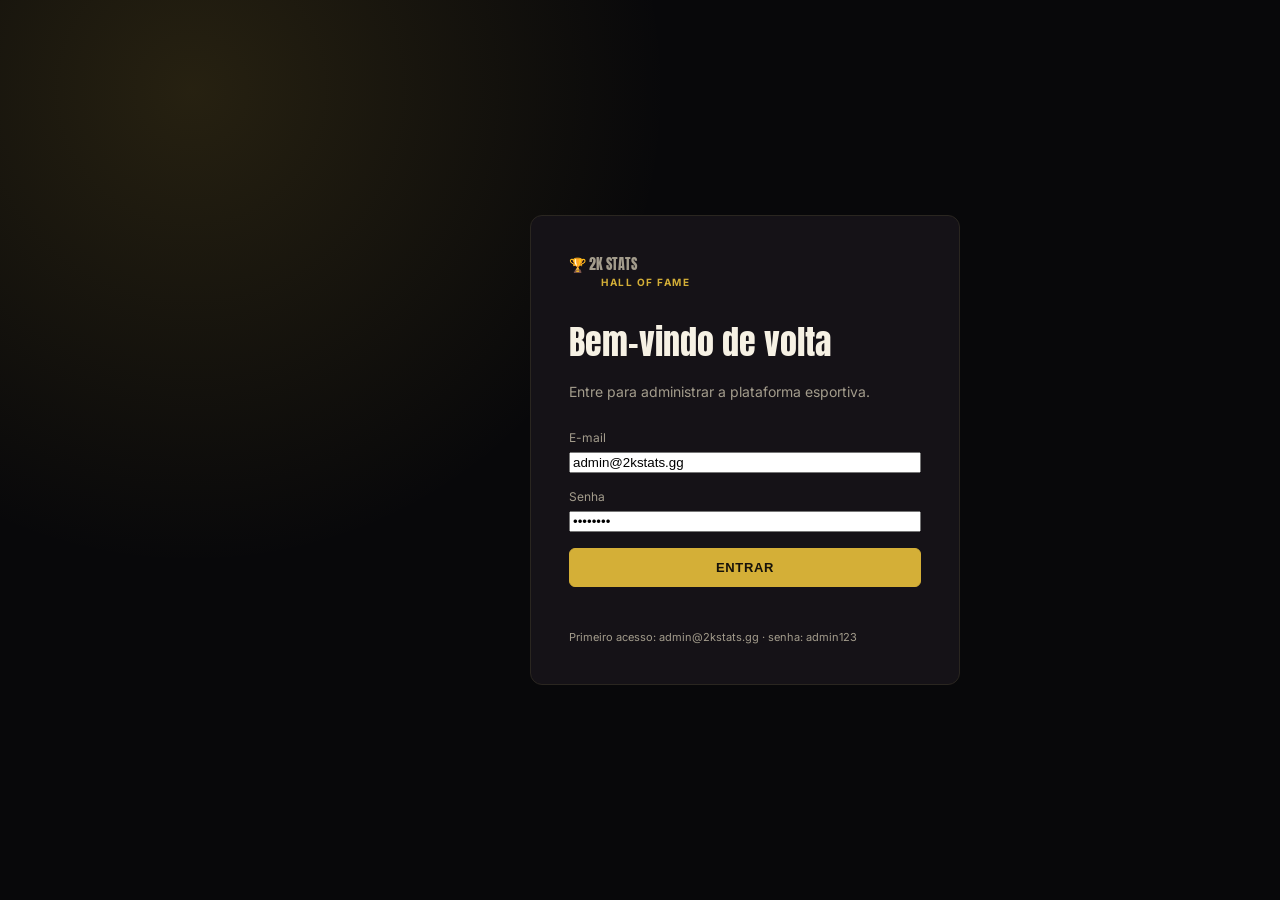
==== login.html @ 3dfecc0a "finalizado site" ====
<!doctype html>
<html lang="pt-BR">

<head>
    <meta charset="UTF-8">
    <meta name="viewport" content="width=device-width,initial-scale=1.0">
    <title>Entrar — 2K Stats</title>
    <link rel="preconnect" href="https://fonts.googleapis.com">
    <link rel="preconnect" href="https://fonts.gstatic.com" crossorigin>
    <link href="https://fonts.googleapis.com/css2?family=Anton&family=Inter:wght@400;500;600;700&display=swap"
        rel="stylesheet">
    <link rel="stylesheet" href="style.css">
</head>

<body class="login-page">
    <main class="login-card">
        <p class="login-brand">🏆 2K STATS <small>HALL OF FAME</small></p>
        <h1>Bem-vindo de volta</h1>
        <p>Entre para administrar a plataforma esportiva.</p>
        <form id="login-form"><label>E-mail<input type="email" name="email" required autocomplete="email"
                    value="admin@2kstats.gg"></label><label>Senha<input type="password" name="password" required
                    autocomplete="current-password" value="admin123"></label><button class="btn gold">Entrar</button>
            <p id="login-error" role="alert"></p>
        </form><small>Primeiro acesso: admin@2kstats.gg · senha: admin123</small>
    </main>
    <script>document.getElementById('login-form').onsubmit = async e => { e.preventDefault(); const d = Object.fromEntries(new FormData(e.target)), r = await fetch('api.php?action=login', { method: 'POST', headers: { 'Content-Type': 'application/json' }, body: JSON.stringify(d) }), j = await r.json(); if (!r.ok) { document.getElementById('login-error').textContent = j.error || 'Não foi possível entrar.'; return } location.href = 'index.html' }</script>
</body>

</html>
---- style.css ----
:root {
  --ink: #08080a;
  --ink-soft: #121014;
  --surface: #151217;
  --surface-2: #1c160e;
  --line: #2a2620;
  --gold: #d4af37;
  --gold-light: #f0d878;
  --gold-deep: #9c7a1f;
  --cream: #f6f1e4;
  --muted: #a39c8c;
  --font-display: "Anton", "Arial Narrow", sans-serif;
  --font-body: "Inter", system-ui, sans-serif;
  --font-mono: "JetBrains Mono", ui-monospace, monospace;
}

:root[data-theme="light"] {
  --ink: #f5f2e9;
  --ink-soft: #ffffff;
  --surface: #eee9dd;
  --surface-2: #e6dcc6;
  --line: #cfc5b2;
  --cream: #1f1b15;
  --muted: #625b50;
}

* {
  box-sizing: border-box;
}

html {
  scroll-behavior: smooth;
}

body {
  margin: 0;
  background-color: var(--ink);
  color: var(--cream);
  font-family: var(--font-body);
  -webkit-font-smoothing: antialiased;
}

.wrap {
  max-width: 1200px;
  margin: 0 auto;
  padding: 0 24px;
}

.font-display {
  font-family: var(--font-display);
  letter-spacing: 0.01em;
  margin: 0;
}

.font-mono {
  font-family: var(--font-mono);
}

.eyebrow {
  font-family: var(--font-mono);
  font-size: 12px;
  text-transform: uppercase;
  letter-spacing: 0.3em;
  color: var(--gold);
  margin: 0 0 8px;
}

.text-gold-foil {
  background: linear-gradient(115deg, #9c7a1f 0%, #f0d878 28%, #fff6d6 45%, #d4af37 62%, #b8933f 100%);
  -webkit-background-clip: text;
  background-clip: text;
  color: transparent;
}

.card-edge {
  border: 1px solid var(--line);
  background: linear-gradient(180deg, var(--surface) 0%, var(--ink-soft) 100%);
  border-radius: 14px;
}

.grain-bg {
  background-image:
    radial-gradient(circle at 15% 10%, rgba(212, 175, 55, 0.12), transparent 45%),
    radial-gradient(circle at 85% 0%, rgba(212, 175, 55, 0.08), transparent 40%);
}

a {
  color: inherit;
}

.skip-link {
  position: fixed;
  top: -100px;
  left: 8px;
  z-index: 100;
  background: var(--gold);
  color: var(--ink);
  padding: 10px 16px;
  border-radius: 8px;
  font-weight: 700;
  text-decoration: none;
  transition: top 0.2s ease;
}
.skip-link:focus {
  top: 8px;
}

/* Navegação lateral: complementar à navegação superior */
.app-sidebar { display: none; }
@media (min-width: 1080px) {
  .app-sidebar {
    background: #100f0d;
    border-right: 1px solid #2a2620;
    bottom: 0;
    display: flex;
    flex-direction: column;
    left: 0;
    position: fixed;
    top: 0;
    width: 210px;
    z-index: 60;
  }
  .sidebar-brand {
    border-bottom: 1px solid #2a2620;
    color: #f0d878;
    display: grid;
    font-family: var(--font-display);
    font-size: 18px;
    gap: 0;
    grid-template-columns: 24px 1fr;
    padding: 20px 18px;
    text-decoration: none;
  }
  .sidebar-brand span { grid-row: span 2; }
  .sidebar-brand small { color: #d4af37; font: 700 9px var(--font-body); letter-spacing: .13em; }
  .sidebar-nav { display: grid; gap: 4px; padding: 16px 10px; }
  .sidebar-nav a {
    align-items: center;
    border-left: 2px solid transparent;
    border-radius: 5px;
    color: #928a78;
    display: flex;
    font-size: 14px;
    gap: 12px;
    padding: 11px 13px;
    text-decoration: none;
    transition: .18s ease;
  }
  .sidebar-nav a span { color: #776f61; font-size: 17px; width: 15px; }
  .sidebar-nav a:hover, .sidebar-nav a:focus-visible, .sidebar-nav a.active {
    background: #241e12;
    border-left-color: #d4af37;
    color: #f0d878;
    outline: none;
  }
  .sidebar-user { border-top: 1px solid #2a2620; color: #e9e1d1; display: grid; font-size: 12px; gap: 3px; margin-top: auto; padding: 18px; }
  .sidebar-user span { color: #928a78; font-size: 11px; }
  .site-header, main, .site-footer { margin-left: 210px; }
  .site-header { z-index: 50; }
}

/* Header */
.site-header {
  position: sticky;
  top: 0;
  z-index: 40;
  border-bottom: 1px solid var(--line);
  background: rgba(8, 8, 10, 0.85);
  backdrop-filter: blur(10px);
}

.header-inner {
  display: flex;
  align-items: center;
  gap: 20px;
  padding: 16px 24px;
}

.logo {
  display: flex;
  align-items: center;
  gap: 8px;
  text-decoration: none;
  font-family: var(--font-display);
  font-size: 22px;
  color: var(--cream);
  white-space: nowrap;
}
.logo-accent {
  color: var(--gold-light);
}

.nav {
  display: none;
  margin-left: auto;
  gap: 28px;
}
.nav a {
  text-decoration: none;
  font-size: 13px;
  font-weight: 600;
  text-transform: uppercase;
  letter-spacing: 0.05em;
  color: var(--muted);
  transition: color 0.2s ease;
}
.nav a:hover {
  color: var(--gold-light);
}

@media (min-width: 780px) {
  .nav {
    display: flex;
  }
}

.search-box {
  position: relative;
  width: 100%;
  max-width: 260px;
}
.search-box svg {
  position: absolute;
  left: 12px;
  top: 50%;
  transform: translateY(-50%);
  width: 16px;
  height: 16px;
  color: var(--muted);
  pointer-events: none;
}
.search-box input {
  width: 100%;
  border-radius: 999px;
  border: 1px solid var(--line);
  background: var(--surface);
  color: var(--cream);
  padding: 9px 12px 9px 34px;
  font-size: 14px;
  font-family: var(--font-body);
}
.search-box input::placeholder {
  color: var(--muted);
}
.search-box input:focus {
  outline: 2px solid var(--gold);
  outline-offset: 2px;
  border-color: var(--gold);
}
.theme-toggle {
  flex: 0 0 auto;
  border: 1px solid var(--line);
  border-radius: 999px;
  background: var(--surface);
  color: var(--cream);
  padding: 8px 12px;
  font: 700 11px var(--font-body);
  text-transform: uppercase;
  cursor: pointer;
}
.theme-toggle:hover { border-color: var(--gold); color: var(--gold-light); }

/* Hero */
.hero {
  border-bottom: 1px solid var(--line);
  padding: 64px 0 72px;
}
.hero-inner {
  display: flex;
  flex-direction: column;
  gap: 48px;
}
@media (min-width: 860px) {
  .hero-inner {
    flex-direction: row;
    align-items: center;
    padding-top: 32px;
  }
}
.hero-copy {
  flex: 1;
}
.hero-copy h1 {
  font-size: 46px;
  line-height: 0.95;
  color: var(--cream);
}
@media (min-width: 780px) {
  .hero-copy h1 {
    font-size: 68px;
  }
}
.hero-desc {
  max-width: 480px;
  margin-top: 24px;
  line-height: 1.6;
  color: var(--muted);
}
.hero-actions {
  display: flex;
  flex-wrap: wrap;
  gap: 16px;
  margin-top: 32px;
}

.btn {
  border-radius: 999px;
  padding: 12px 24px;
  font-size: 13px;
  font-weight: 700;
  text-transform: uppercase;
  letter-spacing: 0.05em;
  text-decoration: none;
  transition: transform 0.15s ease, color 0.2s ease, border-color 0.2s ease;
  display: inline-block;
}
.btn-gold {
  background: var(--gold);
  color: var(--ink);
}
.btn-gold:hover {
  transform: scale(1.03);
}
.btn-outline {
  border: 1px solid var(--line);
  color: var(--cream);
}
.btn-outline:hover {
  border-color: var(--gold);
  color: var(--gold-light);
}

.hero-card {
  flex: 1;
  max-width: 340px;
  margin: 0 auto;
  padding: 32px;
  text-align: center;
  box-shadow: 0 0 60px -15px rgba(212, 175, 55, 0.35);
}
@media (min-width: 860px) {
  .hero-card {
    margin: 0 0 0 auto;
  }
}
.hero-card .hc-label {
  font-family: var(--font-mono);
  font-size: 12px;
  text-transform: uppercase;
  letter-spacing: 0.25em;
  color: var(--muted);
  margin: 0;
}
.hero-card .hc-ovr {
  font-family: var(--font-display);
  font-size: 84px;
  line-height: 1;
  margin: 8px 0 0;
}
.hero-card .hc-name {
  font-family: var(--font-display);
  font-size: 26px;
  margin: 16px 0 0;
  color: var(--cream);
}
.hero-card .hc-team {
  margin: 4px 0 0;
  font-size: 14px;
  color: var(--muted);
}
.hc-stats {
  display: flex;
  justify-content: space-between;
  border-top: 1px solid var(--line);
  margin-top: 24px;
  padding-top: 16px;
  text-align: left;
}
.hc-stats > div:last-child {
  text-align: right;
}
.hc-stats .hc-num {
  font-family: var(--font-mono);
  font-weight: 700;
  font-size: 18px;
  color: var(--gold-light);
  margin: 0;
}
.hc-stats .hc-sub {
  margin: 2px 0 0;
  font-size: 11px;
  color: var(--muted);
}

/* Marquee */
.marquee {
  overflow: hidden;
  border-top: 1px solid var(--line);
  border-bottom: 1px solid var(--line);
  background: rgba(28, 22, 14, 0.6);
  padding: 12px 0;
}
.marquee-track {
  display: flex;
  align-items: center;
  gap: 40px;
  width: max-content;
  animation: marquee-scroll 42s linear infinite;
}
.marquee-item {
  display: flex;
  align-items: center;
  gap: 8px;
  white-space: nowrap;
  flex-shrink: 0;
}
.marquee-item .m-ovr {
  font-family: var(--font-mono);
  font-size: 14px;
  font-weight: 700;
  color: var(--gold-light);
}
.marquee-item .m-name {
  font-size: 14px;
  font-weight: 600;
}
.marquee-item .m-team {
  font-size: 12px;
  color: var(--muted);
}
.marquee-item .m-sep {
  margin-left: 32px;
  color: var(--line);
}

@keyframes marquee-scroll {
  from {
    transform: translateX(0);
  }
  to {
    transform: translateX(-50%);
  }
}

@media (prefers-reduced-motion: reduce) {
  .marquee-track {
    animation: none;
  }
  html {
    scroll-behavior: auto;
  }
}

/* Sections */
.section {
  padding: 64px 0;
}
.section-title {
  font-size: 36px;
  color: var(--cream);
  margin-top: 8px;
}

/* KPI */
.kpi-grid {
  display: grid;
  grid-template-columns: repeat(2, 1fr);
  gap: 16px;
  margin: 40px 0;
}
@media (min-width: 780px) {
  .kpi-grid {
    grid-template-columns: repeat(4, 1fr);
  }
}
.kpi-card {
  padding: 20px;
}
.kpi-card .kpi-value {
  font-family: var(--font-display);
  font-size: 26px;
  color: var(--gold-light);
  white-space: nowrap;
  overflow: hidden;
  text-overflow: ellipsis;
}
.kpi-card .kpi-label {
  margin-top: 4px;
  font-size: 12px;
  text-transform: uppercase;
  letter-spacing: 0.05em;
  color: var(--muted);
}

/* Charts */
.charts-grid {
  display: grid;
  gap: 24px;
}
.insights-grid { display: grid; grid-template-columns: repeat(2, 1fr); gap: 16px; margin-top: 24px; }
@media (min-width: 940px) { .insights-grid { grid-template-columns: repeat(4, 1fr); } }
.insight-card { padding: 20px; }
.insight-label { color: var(--muted); font-size: 11px; font-weight: 700; letter-spacing: .06em; margin: 0; text-transform: uppercase; }
.insight-player { color: var(--cream); font-weight: 700; margin: 12px 0 3px; }
.insight-value { color: var(--gold-light); font: 700 18px var(--font-mono); margin: 0; }
.insight-note { color: var(--muted); font-size: 12px; line-height: 1.5; margin: 12px 0 0; }
@media (min-width: 940px) {
  .charts-grid {
    grid-template-columns: 1fr 1fr;
  }
}
.chart-card {
  padding: 24px;
}
.chart-card h3 {
  font-size: 20px;
  color: var(--cream);
  margin-bottom: 4px;
}
.chart-sub {
  margin: 0 0 24px;
  font-size: 14px;
  color: var(--muted);
}

.bar-chart--vertical {
  display: flex;
  align-items: flex-end;
  gap: 14px;
  height: 220px;
  padding-top: 24px;
  border-top: 1px solid var(--line);
}
.vbar {
  flex: 1;
  display: flex;
  flex-direction: column;
  align-items: center;
  justify-content: flex-end;
  height: 100%;
}
.vbar .vbar-fill {
  width: 60%;
  border-radius: 6px 6px 0 0;
  transition: filter 0.2s ease;
}
.vbar:hover .vbar-fill {
  filter: brightness(1.15);
}
.vbar .vbar-count {
  font-family: var(--font-mono);
  font-size: 13px;
  color: var(--cream);
  margin-bottom: 6px;
}
.vbar .vbar-label {
  margin-top: 8px;
  font-size: 11px;
  color: var(--muted);
  text-align: center;
}

.bar-chart--horizontal {
  display: flex;
  flex-direction: column;
  gap: 12px;
}
.hbar-row {
  display: grid;
  grid-template-columns: 120px 1fr 56px;
  align-items: center;
  gap: 10px;
}
.hbar-team {
  font-size: 12px;
  color: var(--muted);
  overflow: hidden;
  text-overflow: ellipsis;
  white-space: nowrap;
}
.hbar-track {
  height: 12px;
  background: var(--surface);
  border-radius: 999px;
  overflow: hidden;
}
.hbar-fill {
  height: 100%;
  background: var(--gold);
  border-radius: 999px;
}
.hbar-value {
  font-family: var(--font-mono);
  font-size: 12px;
  font-weight: 700;
  color: var(--gold-light);
  text-align: right;
}

/* Elenco */
.elenco-header {
  display: flex;
  flex-direction: column;
  gap: 16px;
  margin-bottom: 32px;
}
@media (min-width: 780px) {
  .elenco-header {
    flex-direction: row;
    align-items: flex-end;
    justify-content: space-between;
  }
}
.position-filters {
  display: flex;
  flex-wrap: wrap;
  gap: 8px;
}
.data-tools { align-items: center; display: flex; flex-wrap: wrap; gap: 18px; justify-content: space-between; margin-bottom: 12px; padding: 16px; }
.season-control { align-items: center; display: flex; gap: 10px; font-size: 13px; font-weight: 700; }
.season-control select { background: var(--surface); border: 1px solid var(--line); border-radius: 6px; color: var(--cream); padding: 7px; font: inherit; }
.tool-actions { display: flex; flex-wrap: wrap; gap: 8px; }
.tool-actions .btn { cursor: pointer; padding: 9px 13px; background: transparent; font-family: var(--font-body); }
.import-btn { display: inline-flex; align-items: center; }
.helper-text, .section-intro { color: var(--muted); font-size: 13px; line-height: 1.5; margin: 0 0 24px; }
.filter-btn {
  border-radius: 999px;
  border: 1px solid var(--line);
  background: transparent;
  color: var(--muted);
  padding: 7px 16px;
  font-size: 12px;
  font-weight: 700;
  text-transform: uppercase;
  letter-spacing: 0.05em;
  cursor: pointer;
  transition: all 0.2s ease;
  font-family: var(--font-body);
}
.filter-btn:hover {
  border-color: var(--gold);
  color: var(--gold-light);
}
.filter-btn.active {
  border-color: var(--gold);
  background: var(--gold);
  color: var(--ink);
}

.table-wrap {
  overflow-x: auto;
}
table {
  width: 100%;
  min-width: 560px;
  border-collapse: collapse;
  text-align: left;
}
thead tr {
  border-bottom: 1px solid var(--line);
  background: rgba(28, 22, 14, 0.4);
}
th {
  padding: 12px 20px;
  font-size: 12px;
  font-weight: 700;
  text-transform: uppercase;
  letter-spacing: 0.05em;
  color: var(--muted);
  cursor: pointer;
  user-select: none;
  white-space: nowrap;
}
th:hover {
  color: var(--gold-light);
}
th.col-rank {
  width: 56px;
}
th.col-compare { cursor: default; width: 80px; }
th.col-compare:hover { color: var(--muted); }
.compare-cell { width: 80px; }
.compare-check { accent-color: var(--gold); cursor: pointer; height: 16px; width: 16px; }
th.col-ovr {
  width: 80px;
  text-align: right;
}
.sort-arrow {
  color: var(--gold-light);
  margin-left: 4px;
}

tbody tr {
  border-bottom: 1px solid rgba(42, 38, 32, 0.6);
  cursor: pointer;
  transition: background 0.15s ease;
}
tbody tr:last-child {
  border-bottom: none;
}
tbody tr:hover {
  background: rgba(28, 22, 14, 0.4);
}
td {
  padding: 12px 20px;
  font-size: 14px;
}
td.rank-cell {
  font-family: var(--font-mono);
  color: var(--muted);
}
td.name-cell {
  font-weight: 600;
  color: var(--cream);
}
td.team-cell,
td.pos-cell {
  color: var(--muted);
}
td.ovr-cell {
  text-align: right;
}
.ovr-badge {
  display: inline-flex;
  align-items: center;
  justify-content: center;
  border-radius: 6px;
  padding: 4px 8px;
  font-family: var(--font-mono);
  font-size: 14px;
  font-weight: 700;
}
.empty-row td {
  text-align: center;
  padding: 40px 20px;
  color: var(--muted);
}

/* Comparação, histórico e feedback */
.compare-section { border-top: 1px solid var(--line); }
.comparison-empty { color: var(--muted); padding: 32px; text-align: center; }
.comparison-grid { display: grid; gap: 18px; grid-template-columns: 1fr; }
@media (min-width: 680px) { .comparison-grid { grid-template-columns: 1fr 1fr; } }
.comparison-card { padding: 28px; }
.comparison-name { color: var(--cream); font: 32px var(--font-display); margin: 8px 0 0; }
.comparison-team { color: var(--muted); margin: 5px 0 24px; }
.comparison-ovr { color: var(--gold-light); font: 64px/1 var(--font-display); margin: 0; }
.comparison-ovr span { color: var(--muted); font: 13px var(--font-body); }
.comparison-track { background: var(--surface); border-radius: 99px; height: 10px; margin-top: 16px; overflow: hidden; }
.comparison-track span { display: block; height: 100%; }
.import-section { padding-top: 0; }
.import-history { padding: 4px 20px; }
.import-history p { color: var(--muted); }
.import-history ul { list-style: none; margin: 0; padding: 0; }
.import-history li { align-items: center; border-bottom: 1px solid var(--line); display: flex; gap: 12px; justify-content: space-between; padding: 14px 0; }
.import-history li:last-child { border: 0; }
.import-history span { color: var(--muted); font-size: 12px; }
.toast { background: var(--gold); border-radius: 8px; bottom: 22px; box-shadow: 0 8px 30px rgba(0,0,0,.3); color: #08080a; font-size: 14px; font-weight: 700; left: 50%; max-width: calc(100% - 32px); opacity: 0; padding: 12px 18px; pointer-events: none; position: fixed; transform: translate(-50%, 20px); transition: .2s ease; z-index: 100; }
.toast.show { opacity: 1; transform: translate(-50%, 0); }

@media (max-width: 640px) {
  .header-inner { flex-wrap: wrap; }
  .search-box { max-width: none; order: 3; }
  .theme-toggle { margin-left: auto; }
  .data-tools { align-items: stretch; }
  .tool-actions { width: 100%; }
  .tool-actions .btn { flex: 1; justify-content: center; text-align: center; }
  .insights-grid { grid-template-columns: 1fr; }
  .import-history li { align-items: flex-start; flex-direction: column; }
}

/* Footer */
.site-footer {
  border-top: 1px solid var(--line);
  padding: 48px 0;
}
.footer-inner {
  display: flex;
  flex-direction: column;
  gap: 16px;
  font-size: 14px;
  color: var(--muted);
}
@media (min-width: 780px) {
  .footer-inner {
    flex-direction: row;
    align-items: center;
    justify-content: space-between;
  }
}
.footer-logo {
  font-size: 18px;
  color: var(--gold-light);
}
.footer-text {
  max-width: 480px;
  margin-top: 4px;
}

/* Detail overlay */
.overlay {
  position: fixed;
  inset: 0;
  z-index: 50;
  display: none;
  justify-content: flex-end;
}
.overlay.open {
  display: flex;
}
.overlay-backdrop {
  position: absolute;
  inset: 0;
  border: none;
  background: rgba(0, 0, 0, 0.7);
  backdrop-filter: blur(4px);
  cursor: pointer;
}
.detail-panel {
  position: relative;
  height: 100%;
  width: 100%;
  max-width: 420px;
  overflow-y: auto;
  border-left: 1px solid var(--line);
  background: var(--ink-soft);
  padding: 32px;
  box-shadow: -20px 0 60px rgba(0, 0, 0, 0.5);
}
.close-btn {
  display: flex;
  align-items: center;
  justify-content: center;
  margin-left: auto;
  width: 34px;
  height: 34px;
  border-radius: 999px;
  border: 1px solid var(--line);
  background: transparent;
  color: var(--muted);
  cursor: pointer;
}
.close-btn:hover {
  border-color: var(--gold);
  color: var(--gold-light);
}
.close-btn svg {
  width: 16px;
  height: 16px;
}

.detail-tier {
  font-family: var(--font-mono);
  font-size: 12px;
  text-transform: uppercase;
  letter-spacing: 0.3em;
  margin-top: 24px;
}
.detail-name {
  font-family: var(--font-display);
  font-size: 36px;
  margin: 8px 0 0;
  color: var(--cream);
}
.detail-team {
  margin-top: 4px;
  font-size: 14px;
  color: var(--muted);
}
.detail-ovr-row {
  display: flex;
  align-items: flex-end;
  gap: 16px;
  margin-top: 32px;
}
.detail-ovr {
  font-family: var(--font-display);
  font-size: 68px;
  line-height: 1;
}
.detail-ovr-label {
  margin-bottom: 8px;
  font-size: 14px;
  color: var(--muted);
}
.detail-scale {
  display: flex;
  justify-content: space-between;
  font-size: 12px;
  color: var(--muted);
  margin-top: 24px;
}
.detail-track {
  height: 12px;
  width: 100%;
  border-radius: 999px;
  background: var(--surface);
  overflow: hidden;
  margin-top: 4px;
}
.detail-fill {
  height: 100%;
  border-radius: 999px;
}
.detail-grid {
  display: grid;
  grid-template-columns: 1fr 1fr;
  gap: 16px;
  margin-top: 32px;
}
.detail-grid .card-edge {
  padding: 16px;
  border-radius: 10px;
}
.detail-grid .dg-value {
  font-family: var(--font-mono);
  font-size: 18px;
  font-weight: 700;
  color: var(--gold-light);
}
.detail-grid .dg-label {
  margin-top: 4px;
  font-size: 12px;
  color: var(--muted);
}
.detail-note {
  margin-top: 32px;
  padding-top: 24px;
  border-top: 1px solid var(--line);
  font-size: 14px;
  line-height: 1.6;
  color: var(--muted);
}

.focus-gold:focus-visible {
  outline: 2px solid var(--gold);
  outline-offset: 2px;
}

/* Plataforma 2K Stats */
body[data-page] { background: var(--ink); }
body[data-page] .app-sidebar { background:#100f0d; border-right:1px solid #2b261d; display:flex; flex-direction:column; height:100vh; left:0; position:fixed; top:0; width:210px; z-index:90; }
body[data-page] .app-sidebar .brand { align-items:center; border-bottom:1px solid #2b261d; color:var(--gold-light); display:flex; font-family:var(--font-display); font-size:18px; gap:10px; padding:20px 18px; text-decoration:none; }
body[data-page] .brand small { color:var(--gold); display:block; font:700 9px var(--font-body); letter-spacing:.14em; }
body[data-page] .app-sidebar nav { display:grid; gap:3px; padding:16px 10px; }
body[data-page] .app-sidebar nav a { border-left:2px solid transparent; border-radius:5px; color:#8f8777; display:flex; gap:12px; padding:11px 12px; text-decoration:none; }
body[data-page] .app-sidebar nav a:hover, body[data-page] .app-sidebar nav a.active { background:#261f12; border-color:var(--gold); color:var(--gold-light); }
body[data-page] .app-sidebar nav b { font-weight:400; width:16px; }
body[data-page] .user-switch { border-top:1px solid #2b261d; color:#9c927f; font-size:11px; margin-top:auto; padding:16px; }
body[data-page] .user-switch label { display:block; margin-bottom:6px; } body[data-page] select, body[data-page] input { background:var(--surface); border:1px solid var(--line); border-radius:6px; color:var(--cream); font:inherit; padding:10px; }
body[data-page] .user-switch select { width:100%; }
body[data-page] .topbar { align-items:center; backdrop-filter:blur(10px); background:color-mix(in srgb,var(--ink) 90%,transparent); border-bottom:1px solid var(--line); display:flex; gap:20px; height:62px; margin-left:210px; padding:0 28px; position:sticky; top:0; z-index:70; }
body[data-page] #top-nav { display:flex; gap:18px; } body[data-page] #top-nav a { color:var(--muted); font-size:13px; font-weight:700; text-decoration:none; } body[data-page] #top-nav a:hover { color:var(--gold-light); }
body[data-page] #app-main { margin-left:210px; max-width:1320px; padding:34px; } .menu-button { display:none; } .icon-button { background:transparent; border:1px solid var(--line); border-radius:50%; color:var(--gold); cursor:pointer; height:34px; margin-left:auto; width:34px; }
.page-head { align-items:center; background:linear-gradient(105deg,var(--surface),var(--ink-soft)); border:1px solid var(--line); border-radius:10px; display:flex; justify-content:space-between; margin-bottom:28px; padding:28px 32px; } .page-head h1 { font:36px var(--font-display); margin:0; } .page-head p { color:var(--muted); font-size:12px; letter-spacing:.08em; margin:8px 0 0; } .btn { background:transparent; border:1px solid var(--gold); border-radius:6px; color:var(--gold-light); cursor:pointer; font-weight:700; padding:11px 16px; } .btn.gold { background:var(--gold); color:#16120a; } .page-head .btn+.btn { margin-left:8px; }
.kpis { display:grid; grid-template-columns:repeat(4,1fr); margin-bottom:28px; } .kpis article { background:var(--surface); border-right:1px solid var(--line); padding:25px; } .kpis article:first-child { border-radius:8px 0 0 8px; } .kpis article:last-child { border:0; border-radius:0 8px 8px 0; } .kpis small,.panel>small { color:var(--muted); font-size:11px; letter-spacing:.11em; } .kpis strong { display:block; font:34px var(--font-mono); margin:12px 0 6px; } .kpis span { color:var(--muted); font-size:12px; }
.dash-grid { display:grid; gap:20px; grid-template-columns:2fr 1fr; margin-bottom:20px; } .panel { background:var(--surface); border:1px solid var(--line); border-radius:9px; margin-bottom:20px; padding:24px; } .panel h2 { color:var(--cream); font-size:17px; margin:0 0 18px; } .panel h2 small { color:var(--muted); float:right; font:11px var(--font-body); } .panel h2 a { color:var(--gold); float:right; font:12px var(--font-body); text-decoration:none; }
.weekly { align-items:end; display:flex; gap:16px; height:220px; padding:10px 35px 0; } .weekly div { align-items:center; display:flex; flex:1; gap:5px; height:100%; justify-content:center; position:relative; } .weekly span { background:var(--gold); border-radius:3px 3px 0 0; width:28px; } .weekly em { background:#2b271f; border-radius:3px 3px 0 0; width:28px; } .weekly small { bottom:-2px; color:var(--muted); position:absolute; }
.mvp h2 { font:24px var(--font-display); margin:15px 0 2px; } .mvp p { color:var(--muted); font-size:13px; } .mini-stats,.stat-line { display:grid; grid-template-columns:repeat(2,1fr); gap:18px; margin:24px 0; } .mini-stats b,.stat-line b { color:var(--gold-light); font:22px var(--font-mono); } .mini-stats i,.stat-line i,.team-card i { color:var(--muted); display:block; font:10px var(--font-body); font-style:normal; letter-spacing:.08em; margin-top:5px; }
.toolbar { display:flex; gap:10px; margin-bottom:16px; } .toolbar input { flex:1; } .table-wrap { overflow-x:auto; } body[data-page] table { min-width:720px; width:100%; } body[data-page] th { background:transparent; cursor:default; padding:10px 12px; } body[data-page] td { padding:13px 12px; } body[data-page] td small { color:var(--muted); display:block; font-size:11px; margin-top:3px; } .badge { background:#272319; border:1px solid var(--line); border-radius:4px; color:var(--gold-light); font-size:11px; padding:4px 6px; } .row-actions { display:flex; gap:5px; } .row-actions button,.team-card button,td button { background:transparent; border:1px solid var(--line); border-radius:4px; color:var(--muted); cursor:pointer; padding:5px 7px; } .row-actions button:hover, .team-card button:hover,td button:hover { border-color:var(--gold); color:var(--gold-light); }
.team-grid,.compare-cards,.podium { display:grid; gap:18px; grid-template-columns:repeat(3,1fr); } .team-card h2 { font:25px var(--font-display); margin:13px 0 5px; }.team-card p { color:var(--muted); font-size:13px; }.team-card>div { display:flex; gap:38px; margin:22px 0; }.team-card b { color:var(--gold-light); font:20px var(--font-mono); }.compare-select { align-items:center; display:grid; gap:18px; grid-template-columns:1fr 70px 1fr; margin:0 auto 20px; max-width:820px; }.compare-select select { width:100%; }.compare-select b { color:var(--gold); text-align:center; }.compare-cards { grid-template-columns:1fr 1fr; }.compare-cards .panel { margin:0; }.big { color:var(--gold-light); display:inline-block; font:28px var(--font-mono); margin-right:25px; }.big i { color:var(--muted); font:11px var(--font-body); }.compare-profile { text-align:center; }.radar { height:290px; max-width:450px; }.radar polygon { fill:none; stroke:var(--line); }.radar .r1 { fill:#d4af3740; stroke:var(--gold); }.radar .r2 { fill:#c8c8d040; stroke:#c8c8d0; }.radar text { fill:var(--muted); font:10px var(--font-body); text-anchor:middle; }.legend { color:var(--gold); }.legend span { color:#c8c8d0; margin-left:16px; }.mirror { align-items:center; display:grid; gap:12px; grid-template-columns:50px 1fr 50px; margin:15px 0; }.mirror>b:last-child { text-align:right; }.mirror span { display:grid; grid-template-columns:1fr 44px 1fr; height:10px; }.mirror i { background:var(--gold); height:100%; justify-self:end; }.mirror i:last-child { background:#c8c8d0; justify-self:start; }.mirror em { color:var(--muted); font-size:10px; font-style:normal; text-align:center; transform:translateY(-17px); }
.tabs { display:flex; gap:8px; margin:0 0 22px; }.tabs a,.tabs button { background:transparent; border:1px solid var(--line); border-radius:5px; color:var(--muted); cursor:pointer; padding:9px 16px; text-decoration:none; }.tabs .active { border-color:var(--gold); color:var(--gold-light); }.podium { align-items:end; margin-bottom:20px; }.podium article { text-align:center; }.podium article>b { font-size:26px; }.podium h2 { font:24px var(--font-display); margin:12px 0 3px; }.podium p { color:var(--muted); font-size:12px; }.podium strong { color:var(--gold-light); font:26px var(--font-mono); }.podium strong small { font:11px var(--font-body); }.place-1 { border-color:var(--gold); order:2; padding-bottom:38px; }.place-2 { order:1; }.place-3 { order:3; }.status { background:#333; border-radius:99px; color:#bbb; font-size:11px; padding:4px 8px; }.status.on { background:#1e3b2a; color:#84d69d; }.note { border-top:1px solid var(--line); color:var(--muted); font-size:12px; margin:18px 0 0; padding-top:16px; }.form-card { display:grid; gap:15px; max-width:700px; }.form-card label { color:var(--muted); display:grid; font-size:12px; gap:7px; }.form-card ul { color:var(--muted); line-height:2; padding-left:18px; }.modal { align-items:center; background:#000a; display:flex; inset:0; justify-content:center; padding:16px; position:fixed; z-index:120; }.modal-box { background:var(--ink-soft); border:1px solid var(--line); border-radius:10px; max-height:90vh; max-width:740px; overflow:auto; padding:30px; position:relative; width:100%; }.modal-box h1 { font:34px var(--font-display); }.modal-box>a { color:var(--gold); font-size:13px; }.modal-box>p { color:var(--muted); }.close { background:transparent; border:0; color:var(--muted); cursor:pointer; font-size:28px; position:absolute; right:15px; top:10px; }.form-grid { display:grid; gap:14px; grid-template-columns:repeat(2,1fr); }.form-grid h2,.form-grid .btn { grid-column:1/-1; }.form-grid label { color:var(--muted); display:grid; font-size:12px; gap:5px; }.line-chart { height:150px; width:100%; }.line-chart polyline { fill:none; stroke:var(--gold); stroke-width:3; }.line-chart text { fill:var(--muted); font-size:10px; }.empty { color:var(--muted); text-align:center; }.toast { background:var(--gold); border-radius:7px; bottom:20px; color:#151109; font-weight:700; left:50%; opacity:0; padding:12px 18px; position:fixed; transform:translate(-50%,20px); transition:.2s; z-index:200; }.toast.show { opacity:1; transform:translate(-50%,0); }
@media(max-width:850px){body[data-page] .app-sidebar { transform:translateX(-100%); transition:.2s; width:240px; }body[data-page] .app-sidebar.open { transform:translateX(0); }body[data-page] .topbar,body[data-page] #app-main { margin-left:0; }.menu-button { background:transparent; border:0; color:var(--cream); display:block; font-size:22px; }.kpis { grid-template-columns:repeat(2,1fr); }.kpis article:nth-child(2) { border-radius:0 8px 0 0; }.kpis article:nth-child(3) { border-radius:0 0 0 8px; }.kpis article:last-child { border-radius:0 0 8px 0; }.dash-grid,.team-grid,.podium { grid-template-columns:1fr; }.place-1,.place-2,.place-3 { order:initial; padding-bottom:24px; }.page-head { align-items:flex-start; flex-direction:column; }.topbar { padding:0 16px; }.topbar #top-nav { gap:11px; overflow:auto; }.topbar #top-nav a { font-size:11px; white-space:nowrap; }body[data-page] #app-main { padding:18px; }.compare-select { grid-template-columns:1fr; }.compare-select b { padding:0; }.compare-cards { grid-template-columns:1fr; }.form-grid { grid-template-columns:1fr; }}

/* Navegação superior única */
body[data-page] .app-sidebar { display:none !important; }
body[data-page] .topbar { gap:16px; margin-left:0; padding:0 24px; }
body[data-page] #app-main { margin-left:0; }
.top-brand { color:var(--gold-light); flex:0 0 auto; font-family:var(--font-display); font-size:18px; text-decoration:none; white-space:nowrap; }
body[data-page] #top-nav { align-items:center; flex:1; gap:14px; overflow-x:auto; padding:4px 0; }
body[data-page] #top-nav a { border-bottom:2px solid transparent; padding:8px 0; white-space:nowrap; }
body[data-page] #top-nav a.active, body[data-page] #top-nav a:hover { border-color:var(--gold); color:var(--gold-light); }
body[data-page] .topbar #role-select { flex:0 0 auto; font-size:12px; padding:7px; width:100px; }
body[data-page] .menu-button { display:none; }
@media(max-width:700px){body[data-page] .topbar { gap:9px; padding:0 12px; } .top-brand { font-size:14px; } body[data-page] #top-nav { gap:11px; } body[data-page] .topbar #role-select { width:82px; } .icon-button { display:none; }}

.logout-button { background:transparent; border:1px solid var(--line); border-radius:5px; color:var(--muted); cursor:pointer; font-size:12px; padding:7px 10px; }
#user-name { color:var(--gold-light); font-size:11px; margin-left:auto; white-space:nowrap; }
.login-page { align-items:center; background:radial-gradient(circle at 15% 10%,rgba(212,175,55,.15),transparent 35%),var(--ink); display:flex; justify-content:center; min-height:100vh; padding:20px; }
.login-card { background:var(--surface); border:1px solid var(--line); border-radius:12px; max-width:430px; padding:38px; width:100%; }
.login-brand { color:var(--gold-light); font:22px var(--font-display); margin:0 0 28px; }.login-brand small { color:var(--gold); display:block; font:700 10px var(--font-body); letter-spacing:.15em; margin-left:32px; }
.login-card h1 { font:34px var(--font-display); margin:0; }.login-card>p { color:var(--muted); font-size:14px; line-height:1.6; }.login-card form { display:grid; gap:16px; margin:26px 0; }.login-card label { color:var(--muted); display:grid; font-size:12px; gap:7px; }.login-card form .btn { width:100%; }.login-card>small { color:var(--muted); display:block; font-size:11px; line-height:1.6; }.login-card #login-error { color:#e08787; font-size:13px; margin:0; }
@media(max-width:700px){#user-name{display:none}.logout-button{padding:6px 8px}}
body[data-page] #app-main { box-sizing:border-box; margin-left:auto; margin-right:auto; max-width:1320px; width:100%; }
body[data-page] .topbar { position:relative; }
body[data-page] #top-nav { justify-content:flex-start; }
@media(min-width:701px){body[data-page] #top-nav { flex:1; justify-content:flex-start; left:auto; position:static; transform:none; }}
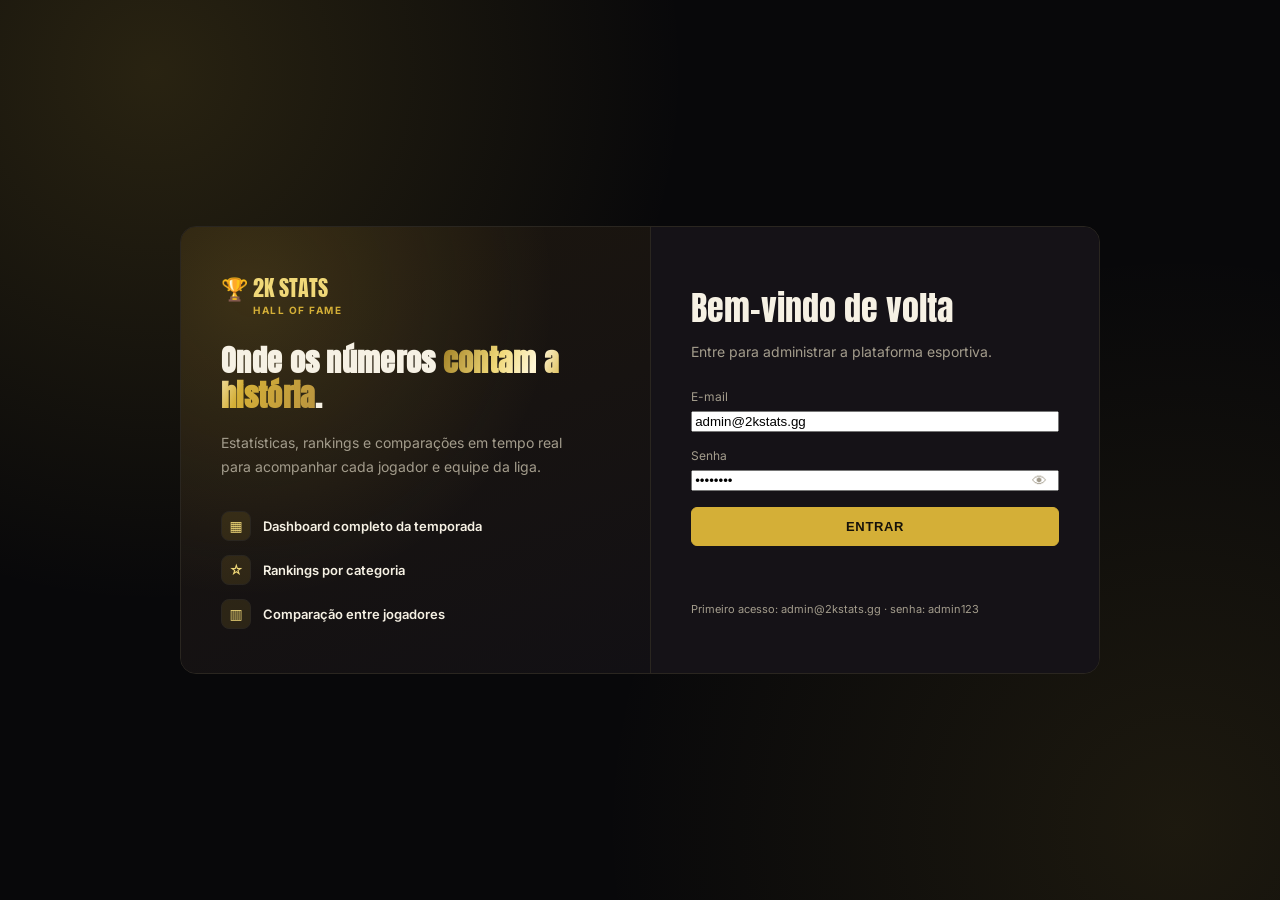
==== commit c3002504: "Correções no banco de dados e ajustes" ====
--- a/login.html
+++ b/login.html
@@ -13,17 +13,69 @@
 </head>
 
 <body class="login-page">
-    <main class="login-card">
-        <p class="login-brand">🏆 2K STATS <small>HALL OF FAME</small></p>
-        <h1>Bem-vindo de volta</h1>
-        <p>Entre para administrar a plataforma esportiva.</p>
-        <form id="login-form"><label>E-mail<input type="email" name="email" required autocomplete="email"
-                    value="admin@2kstats.gg"></label><label>Senha<input type="password" name="password" required
-                    autocomplete="current-password" value="admin123"></label><button class="btn gold">Entrar</button>
-            <p id="login-error" role="alert"></p>
-        </form><small>Primeiro acesso: admin@2kstats.gg · senha: admin123</small>
+    <main class="login-shell card-edge">
+        <section class="login-visual">
+            <p class="login-brand">🏆 2K STATS <small>HALL OF FAME</small></p>
+            <h2 class="font-display">Onde os números <span class="text-gold-foil">contam a história</span>.</h2>
+            <p class="login-visual-copy">Estatísticas, rankings e comparações em tempo real para acompanhar cada jogador e equipe da liga.</p>
+            <ul class="login-highlights">
+                <li><span>▦</span> Dashboard completo da temporada</li>
+                <li><span>☆</span> Rankings por categoria</li>
+                <li><span>▥</span> Comparação entre jogadores</li>
+            </ul>
+        </section>
+        <section class="login-form-side">
+            <p class="login-brand login-brand--mobile">🏆 2K STATS <small>HALL OF FAME</small></p>
+            <h1>Bem-vindo de volta</h1>
+            <p class="login-sub">Entre para administrar a plataforma esportiva.</p>
+            <form id="login-form">
+                <label>E-mail
+                    <input type="email" name="email" required autocomplete="email" value="admin@2kstats.gg">
+                </label>
+                <label>Senha
+                    <div class="password-field">
+                        <input id="password-input" type="password" name="password" required
+                            autocomplete="current-password" value="admin123">
+                        <button type="button" id="toggle-password" class="password-toggle"
+                            aria-label="Mostrar senha">👁</button>
+                    </div>
+                </label>
+                <button class="btn gold" id="login-submit">Entrar</button>
+                <p id="login-error" role="alert"></p>
+            </form>
+            <small>Primeiro acesso: admin@2kstats.gg · senha: admin123</small>
+        </section>
     </main>
-    <script>document.getElementById('login-form').onsubmit = async e => { e.preventDefault(); const d = Object.fromEntries(new FormData(e.target)), r = await fetch('api.php?action=login', { method: 'POST', headers: { 'Content-Type': 'application/json' }, body: JSON.stringify(d) }), j = await r.json(); if (!r.ok) { document.getElementById('login-error').textContent = j.error || 'Não foi possível entrar.'; return } location.href = 'index.html' }</script>
+    <script>
+        document.getElementById('toggle-password').onclick = e => {
+            const input = document.getElementById('password-input');
+            const show = input.type === 'password';
+            input.type = show ? 'text' : 'password';
+            e.currentTarget.textContent = show ? '🙈' : '👁';
+            e.currentTarget.setAttribute('aria-label', show ? 'Ocultar senha' : 'Mostrar senha');
+        };
+        document.getElementById('login-form').onsubmit = async e => {
+            e.preventDefault();
+            const form = e.target, submit = document.getElementById('login-submit'), errorEl = document.getElementById('login-error');
+            const d = Object.fromEntries(new FormData(form));
+            errorEl.textContent = '';
+            submit.disabled = true;
+            submit.classList.add('is-busy');
+            submit.textContent = 'Entrando…';
+            try {
+                const r = await fetch('api.php?action=login', { method: 'POST', headers: { 'Content-Type': 'application/json' }, body: JSON.stringify(d) });
+                const j = await r.json();
+                if (!r.ok) { errorEl.textContent = j.error || 'Não foi possível entrar.'; return; }
+                location.href = 'home.html';
+            } catch {
+                errorEl.textContent = 'Não foi possível conectar ao servidor.';
+            } finally {
+                submit.disabled = false;
+                submit.classList.remove('is-busy');
+                submit.textContent = 'Entrar';
+            }
+        };
+    </script>
 </body>
 
-</html>+</html>
--- a/style.css
+++ b/style.css
@@ -976,12 +976,347 @@
 
 .logout-button { background:transparent; border:1px solid var(--line); border-radius:5px; color:var(--muted); cursor:pointer; font-size:12px; padding:7px 10px; }
 #user-name { color:var(--gold-light); font-size:11px; margin-left:auto; white-space:nowrap; }
-.login-page { align-items:center; background:radial-gradient(circle at 15% 10%,rgba(212,175,55,.15),transparent 35%),var(--ink); display:flex; justify-content:center; min-height:100vh; padding:20px; }
-.login-card { background:var(--surface); border:1px solid var(--line); border-radius:12px; max-width:430px; padding:38px; width:100%; }
-.login-brand { color:var(--gold-light); font:22px var(--font-display); margin:0 0 28px; }.login-brand small { color:var(--gold); display:block; font:700 10px var(--font-body); letter-spacing:.15em; margin-left:32px; }
-.login-card h1 { font:34px var(--font-display); margin:0; }.login-card>p { color:var(--muted); font-size:14px; line-height:1.6; }.login-card form { display:grid; gap:16px; margin:26px 0; }.login-card label { color:var(--muted); display:grid; font-size:12px; gap:7px; }.login-card form .btn { width:100%; }.login-card>small { color:var(--muted); display:block; font-size:11px; line-height:1.6; }.login-card #login-error { color:#e08787; font-size:13px; margin:0; }
+.login-page {
+  background:
+    radial-gradient(circle at 12% 8%, rgba(212,175,55,.16), transparent 38%),
+    radial-gradient(circle at 92% 92%, rgba(212,175,55,.10), transparent 40%),
+    var(--ink);
+  display: grid;
+  place-items: center;
+  min-height: 100vh;
+  min-height: 100dvh;
+  padding: 24px;
+  box-sizing: border-box;
+}
+.login-shell {
+  display: grid;
+  grid-template-columns: 1fr;
+  max-width: 920px;
+  width: 100%;
+  margin: auto;
+  overflow: hidden;
+  border-radius: 16px;
+}
+@media (min-width: 860px) {
+  .login-shell { grid-template-columns: 1.05fr 1fr; }
+}
+.login-brand { color: var(--gold-light); font: 22px var(--font-display); margin: 0 0 28px; }
+.login-brand small { color: var(--gold); display: block; font: 700 10px var(--font-body); letter-spacing: .15em; margin-left: 32px; }
+.login-brand--mobile { display: block; margin-bottom: 22px; }
+@media (min-width: 860px) { .login-brand--mobile { display: none; } }
+
+.login-visual {
+  display: none;
+  flex-direction: column;
+  justify-content: center;
+  padding: 44px 40px;
+  background:
+    radial-gradient(circle at 15% 15%, rgba(212,175,55,.18), transparent 55%),
+    linear-gradient(160deg, var(--surface-2) 0%, var(--ink-soft) 100%);
+  border-right: 1px solid var(--line);
+}
+@media (min-width: 860px) { .login-visual { display: flex; } }
+.login-visual h2 { font-size: 30px; line-height: 1.15; color: var(--cream); margin: 0; }
+.login-visual-copy { color: var(--muted); font-size: 14px; line-height: 1.7; margin: 18px 0 0; max-width: 360px; }
+.login-highlights { list-style: none; margin: 32px 0 0; padding: 0; display: grid; gap: 14px; }
+.login-highlights li {
+  display: flex;
+  align-items: center;
+  gap: 12px;
+  color: var(--cream);
+  font-size: 13px;
+  font-weight: 600;
+}
+.login-highlights li span {
+  display: inline-flex;
+  align-items: center;
+  justify-content: center;
+  width: 30px;
+  height: 30px;
+  border-radius: 8px;
+  background: rgba(212,175,55,.12);
+  border: 1px solid var(--line);
+  color: var(--gold-light);
+  font-size: 14px;
+  flex: 0 0 auto;
+}
+
+.login-form-side {
+  background: var(--surface);
+  padding: 40px;
+  display: flex;
+  flex-direction: column;
+  justify-content: center;
+}
+.login-form-side h1 { font: 34px var(--font-display); margin: 0; }
+.login-sub { color: var(--muted); font-size: 14px; line-height: 1.6; margin: 8px 0 0; }
+.login-form-side form { display: grid; gap: 16px; margin: 26px 0; }
+.login-form-side label { color: var(--muted); display: grid; font-size: 12px; gap: 7px; }
+.login-form-side form .btn { width: 100%; }
+.login-form-side > small { color: var(--muted); display: block; font-size: 11px; line-height: 1.6; }
+#login-error { color: #e08787; font-size: 13px; margin: 0; min-height: 1em; }
+
+.password-field { position: relative; display: flex; }
+.password-field input { flex: 1; padding-right: 42px; }
+.password-toggle {
+  position: absolute;
+  right: 4px;
+  top: 50%;
+  transform: translateY(-50%);
+  background: transparent;
+  border: 0;
+  color: var(--muted);
+  cursor: pointer;
+  font-size: 15px;
+  padding: 8px;
+  line-height: 1;
+}
+.password-toggle:hover { color: var(--gold-light); }
+
+#login-submit.is-busy { opacity: .75; cursor: progress; }
 @media(max-width:700px){#user-name{display:none}.logout-button{padding:6px 8px}}
 body[data-page] #app-main { box-sizing:border-box; margin-left:auto; margin-right:auto; max-width:1320px; width:100%; }
 body[data-page] .topbar { position:relative; }
 body[data-page] #top-nav { justify-content:flex-start; }
 @media(min-width:701px){body[data-page] #top-nav { flex:1; justify-content:flex-start; left:auto; position:static; transform:none; }}
+
+/* =====================================================================
+   Animações
+   ===================================================================== */
+
+@keyframes fadeInUp { from { opacity: 0; transform: translateY(16px); } to { opacity: 1; transform: translateY(0); } }
+@keyframes fadeIn { from { opacity: 0; } to { opacity: 1; } }
+@keyframes scaleIn { from { opacity: 0; transform: scale(.94); } to { opacity: 1; transform: scale(1); } }
+@keyframes slideInLeft { from { opacity: 0; transform: translateX(-14px); } to { opacity: 1; transform: translateX(0); } }
+@keyframes growBarY { from { transform: scaleY(0); } to { transform: scaleY(1); } }
+@keyframes growBarX { from { transform: scaleX(0); } to { transform: scaleX(1); } }
+@keyframes drawLine { to { stroke-dashoffset: 0; } }
+@keyframes pulseGold { 0%, 100% { box-shadow: 0 0 0 0 rgba(212,175,55,.35); } 50% { box-shadow: 0 0 0 7px rgba(212,175,55,0); } }
+@keyframes spin { to { transform: rotate(360deg); } }
+@keyframes shimmer { 0% { background-position: -300px 0; } 100% { background-position: 300px 0; } }
+
+/* Transições globais em elementos interativos */
+a, button, input, select, .btn, .icon-button, .theme-toggle, .badge, .status {
+  transition: transform .15s ease, background-color .2s ease, color .2s ease, border-color .2s ease, box-shadow .2s ease, opacity .2s ease;
+}
+
+/* Botões: leve elevação no hover, "clique" no active */
+.btn:hover, .btn-gold:hover, .btn-outline:hover { transform: translateY(-2px); }
+.btn:active, .btn-gold:active, .btn-outline:active,
+body[data-page] .btn:active { transform: translateY(0) scale(.96); }
+.btn-gold:hover { box-shadow: 0 8px 20px -8px rgba(212,175,55,.55); }
+.icon-button:hover { transform: rotate(90deg); border-color: var(--gold); color: var(--gold-light); }
+.theme-toggle:hover { transform: translateY(-1px); }
+.menu-button { transition: transform .2s ease; }
+
+/* Cabeçalho de página, cards e painéis entram suavemente */
+.page-head,
+.kpis article,
+.panel,
+.card-edge,
+.hero-card,
+.login-shell {
+  animation: fadeInUp .5s cubic-bezier(.16,.8,.3,1) both;
+}
+.kpis article:nth-child(1) { animation-delay: .02s; }
+.kpis article:nth-child(2) { animation-delay: .08s; }
+.kpis article:nth-child(3) { animation-delay: .14s; }
+.kpis article:nth-child(4) { animation-delay: .20s; }
+
+.kpi-grid .kpi-card,
+.insights-grid .insight-card,
+.team-grid > *,
+.compare-cards > *,
+.podium > article,
+.dash-grid > * {
+  animation: fadeInUp .5s cubic-bezier(.16,.8,.3,1) both;
+}
+.kpi-grid .kpi-card:nth-child(1), .insights-grid .insight-card:nth-child(1), .team-grid > *:nth-child(1), .compare-cards > *:nth-child(1), .podium > article:nth-child(1), .dash-grid > *:nth-child(1) { animation-delay: .02s; }
+.kpi-grid .kpi-card:nth-child(2), .insights-grid .insight-card:nth-child(2), .team-grid > *:nth-child(2), .compare-cards > *:nth-child(2), .podium > article:nth-child(2), .dash-grid > *:nth-child(2) { animation-delay: .08s; }
+.kpi-grid .kpi-card:nth-child(3), .insights-grid .insight-card:nth-child(3), .team-grid > *:nth-child(3), .compare-cards > *:nth-child(3), .podium > article:nth-child(3), .dash-grid > *:nth-child(3) { animation-delay: .14s; }
+.kpi-grid .kpi-card:nth-child(4), .insights-grid .insight-card:nth-child(4), .team-grid > *:nth-child(4) { animation-delay: .20s; }
+.kpi-grid .kpi-card:nth-child(5), .insights-grid .insight-card:nth-child(5), .team-grid > *:nth-child(5) { animation-delay: .26s; }
+.kpi-grid .kpi-card:nth-child(6), .insights-grid .insight-card:nth-child(6), .team-grid > *:nth-child(6) { animation-delay: .32s; }
+
+/* Cards clicáveis/hover: leve elevação */
+.card-edge, .panel, .team-card, .kpi-card, .insight-card, .chart-card {
+  transition: transform .2s cubic-bezier(.16,.8,.3,1), box-shadow .2s ease, border-color .2s ease;
+}
+.team-card:hover, .chart-card:hover {
+  transform: translateY(-3px);
+  border-color: var(--gold);
+  box-shadow: 0 14px 30px -18px rgba(0,0,0,.55);
+}
+
+/* Linhas de tabela entram em cascata */
+body[data-page] tbody tr { animation: fadeIn .35s ease both; }
+body[data-page] tbody tr:nth-child(1) { animation-delay: .01s; }
+body[data-page] tbody tr:nth-child(2) { animation-delay: .04s; }
+body[data-page] tbody tr:nth-child(3) { animation-delay: .07s; }
+body[data-page] tbody tr:nth-child(4) { animation-delay: .10s; }
+body[data-page] tbody tr:nth-child(5) { animation-delay: .13s; }
+body[data-page] tbody tr:nth-child(6) { animation-delay: .16s; }
+body[data-page] tbody tr:nth-child(7) { animation-delay: .19s; }
+body[data-page] tbody tr:nth-child(8) { animation-delay: .22s; }
+body[data-page] tbody tr:nth-child(n+9) { animation-delay: .25s; }
+body[data-page] tbody tr { transition: background-color .15s ease; }
+body[data-page] tbody tr:hover { background-color: rgba(212,175,55,.06); }
+
+/* Barras de gráfico crescem a partir da base */
+.weekly div span, .weekly div em {
+  transform-origin: bottom;
+  animation: growBarY .6s cubic-bezier(.16,.8,.3,1) both;
+}
+.weekly div:nth-child(1) span, .weekly div:nth-child(1) em { animation-delay: .02s; }
+.weekly div:nth-child(2) span, .weekly div:nth-child(2) em { animation-delay: .07s; }
+.weekly div:nth-child(3) span, .weekly div:nth-child(3) em { animation-delay: .12s; }
+.weekly div:nth-child(4) span, .weekly div:nth-child(4) em { animation-delay: .17s; }
+.weekly div:nth-child(5) span, .weekly div:nth-child(5) em { animation-delay: .22s; }
+.weekly div:nth-child(6) span, .weekly div:nth-child(6) em { animation-delay: .27s; }
+.weekly div:nth-child(7) span, .weekly div:nth-child(7) em { animation-delay: .32s; }
+
+.vbar .vbar-fill { transform-origin: bottom; animation: growBarY .7s cubic-bezier(.16,.8,.3,1) both; }
+.hbar-fill { transform-origin: left; animation: growBarX .8s cubic-bezier(.16,.8,.3,1) both; }
+.vbar:nth-child(1) .vbar-fill, .hbar-row:nth-child(1) .hbar-fill { animation-delay: .02s; }
+.vbar:nth-child(2) .vbar-fill, .hbar-row:nth-child(2) .hbar-fill { animation-delay: .07s; }
+.vbar:nth-child(3) .vbar-fill, .hbar-row:nth-child(3) .hbar-fill { animation-delay: .12s; }
+.vbar:nth-child(4) .vbar-fill, .hbar-row:nth-child(4) .hbar-fill { animation-delay: .17s; }
+.vbar:nth-child(5) .vbar-fill, .hbar-row:nth-child(5) .hbar-fill { animation-delay: .22s; }
+.vbar:nth-child(6) .vbar-fill, .hbar-row:nth-child(6) .hbar-fill { animation-delay: .27s; }
+
+/* Radar de comparação e linha de evolução */
+.radar polygon.r1, .radar polygon.r2 { transform-origin: center; animation: scaleIn .6s cubic-bezier(.16,.8,.3,1) both; }
+.radar polygon.r2 { animation-delay: .1s; }
+.line-chart polyline {
+  stroke-dasharray: 1000;
+  stroke-dashoffset: 1000;
+  animation: drawLine 1.1s cubic-bezier(.16,.8,.3,1) forwards;
+}
+
+/* Barras de comparação "mirror" */
+.mirror i { animation: growBarX .6s cubic-bezier(.16,.8,.3,1) both; }
+.mirror i:first-child { transform-origin: right; }
+.mirror i:last-child { transform-origin: left; }
+
+/* Navegação: sublinhado e realce animados */
+.nav a, body[data-page] #top-nav a, .sidebar-nav a, body[data-page] .app-sidebar nav a {
+  position: relative;
+  transition: color .2s ease, background-color .2s ease, border-color .2s ease, transform .15s ease;
+}
+.nav a::after {
+  content: "";
+  position: absolute;
+  left: 0;
+  bottom: -4px;
+  width: 0;
+  height: 2px;
+  background: var(--gold);
+  transition: width .25s cubic-bezier(.16,.8,.3,1);
+}
+.nav a:hover::after { width: 100%; }
+.sidebar-nav a:hover, body[data-page] .app-sidebar nav a:hover,
+body[data-page] #top-nav a:hover { transform: translateX(2px); }
+
+/* Linhas de ação e badges */
+.row-actions button, .team-card button, td button {
+  transition: transform .15s ease, border-color .2s ease, color .2s ease;
+}
+.row-actions button:hover, .team-card button:hover, td button:hover { transform: scale(1.08); }
+.status.on { animation: pulseGold 2.2s ease-in-out infinite; }
+
+/* Modal */
+.modal { animation: fadeIn .2s ease both; }
+.modal-box { animation: scaleIn .28s cubic-bezier(.16,.8,.3,1) both; }
+.close { transition: transform .2s ease, color .2s ease; }
+.close:hover { transform: rotate(90deg); color: var(--gold-light); }
+
+/* Toast com leve "bounce" */
+.toast { transition: opacity .25s ease, transform .35s cubic-bezier(.34,1.56,.64,1); }
+
+/* Barra de busca: foco suave */
+.search-box input { transition: border-color .2s ease, box-shadow .2s ease; }
+
+/* Skeleton de carregamento reutilizável (classe opcional .is-loading) */
+.is-loading {
+  background: linear-gradient(90deg, var(--surface) 25%, var(--surface-2) 37%, var(--surface) 63%);
+  background-size: 400px 100%;
+  animation: shimmer 1.4s ease infinite;
+  color: transparent !important;
+  border-radius: 6px;
+}
+
+/* Spinner opcional (classe .spin) */
+.spin { animation: spin .8s linear infinite; display: inline-block; }
+
+/* Marquee: pausa suave no hover para leitura */
+.marquee-track { transition: animation-play-state .15s; }
+.marquee:hover .marquee-track { animation-play-state: paused; }
+
+/* Botões primários do hero */
+.hero-copy, .hero-actions { animation: fadeInUp .55s cubic-bezier(.16,.8,.3,1) both; }
+.hero-actions { animation-delay: .12s; }
+
+/* =====================================================================
+   Transição ao trocar de aba
+   (menu superior entre páginas + sub-abas como Ranking e formatos)
+   ===================================================================== */
+
+/* Ativa a troca suave de página do navegador (Chrome/Edge); em quem não
+   suporta, a navegação segue normal, sem quebrar nada. */
+@view-transition {
+  navigation: auto;
+}
+
+@keyframes tabOutFade {
+  from { opacity: 1; transform: translateY(0) scale(1); }
+  to   { opacity: 0; transform: translateY(-10px) scale(.99); }
+}
+@keyframes tabInFade {
+  from { opacity: 0; transform: translateY(12px) scale(.99); }
+  to   { opacity: 1; transform: translateY(0) scale(1); }
+}
+::view-transition-old(root) {
+  animation: tabOutFade .28s cubic-bezier(.4,0,.2,1) both;
+}
+::view-transition-new(root) {
+  animation: tabInFade .38s cubic-bezier(.16,.8,.3,1) both;
+}
+
+/* O item ativo do menu principal "desliza" até a nova aba selecionada */
+body[data-page] #top-nav a.active {
+  view-transition-name: nav-active-tab;
+}
+::view-transition-group(nav-active-tab) {
+  animation-duration: .32s;
+  animation-timing-function: cubic-bezier(.16,.8,.3,1);
+}
+
+/* Sub-abas dentro de uma página (ex: Ranking por PTS/REB/AST, filtros por formato) */
+.tabs a.active, .tabs button.active, #formats button.active {
+  position: relative;
+  animation: fadeIn .25s ease both;
+}
+.tabs a, .tabs button, #formats button {
+  transition: transform .15s ease, background-color .2s ease, color .2s ease, border-color .2s ease;
+}
+.tabs a:hover, .tabs button:hover, #formats button:hover { transform: translateY(-1px); }
+.tabs a:active, .tabs button:active, #formats button:active { transform: translateY(0) scale(.96); }
+
+/* Quando o conteúdo de uma sub-aba é trocado sem navegação de página
+   (ex: Ranking, filtros), os elementos recém-inseridos reaproveitam as
+   animações de entrada já definidas para .panel/.podium/tbody tr acima. */
+
+/* Respeita preferência de movimento reduzido do usuário */
+@media (prefers-reduced-motion: reduce) {
+  *, *::before, *::after {
+    animation-duration: .001ms !important;
+    animation-iteration-count: 1 !important;
+    transition-duration: .001ms !important;
+    scroll-behavior: auto !important;
+  }
+  ::view-transition-group(*),
+  ::view-transition-old(*),
+  ::view-transition-new(*) {
+    animation: none !important;
+  }
+}
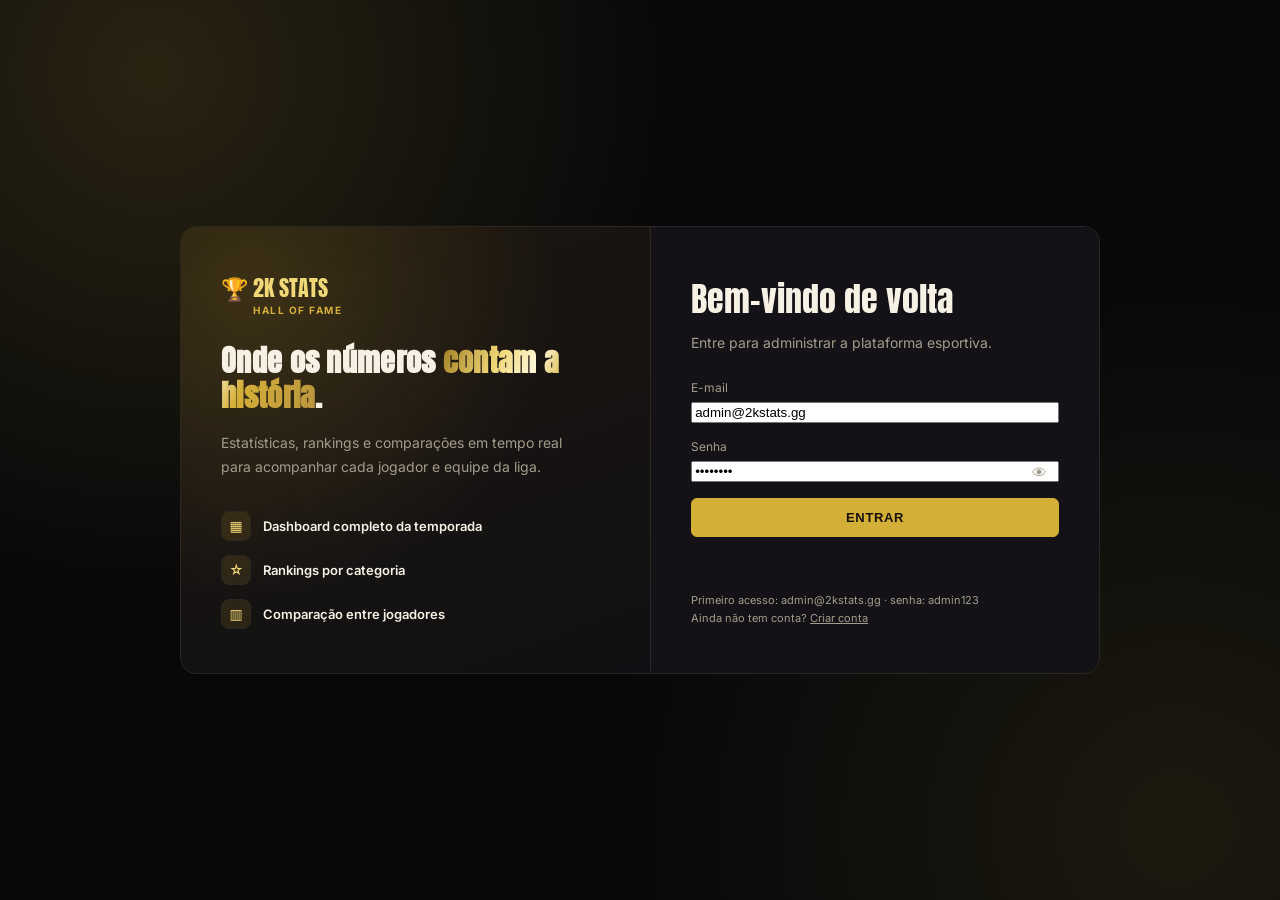
==== commit f69fbf5a: "pequenos ajustes" ====
--- a/login.html
+++ b/login.html
@@ -44,6 +44,7 @@
                 <p id="login-error" role="alert"></p>
             </form>
             <small>Primeiro acesso: admin@2kstats.gg · senha: admin123</small>
+            <small>Ainda não tem conta? <a href="cadastro.html">Criar conta</a></small>
         </section>
     </main>
     <script>
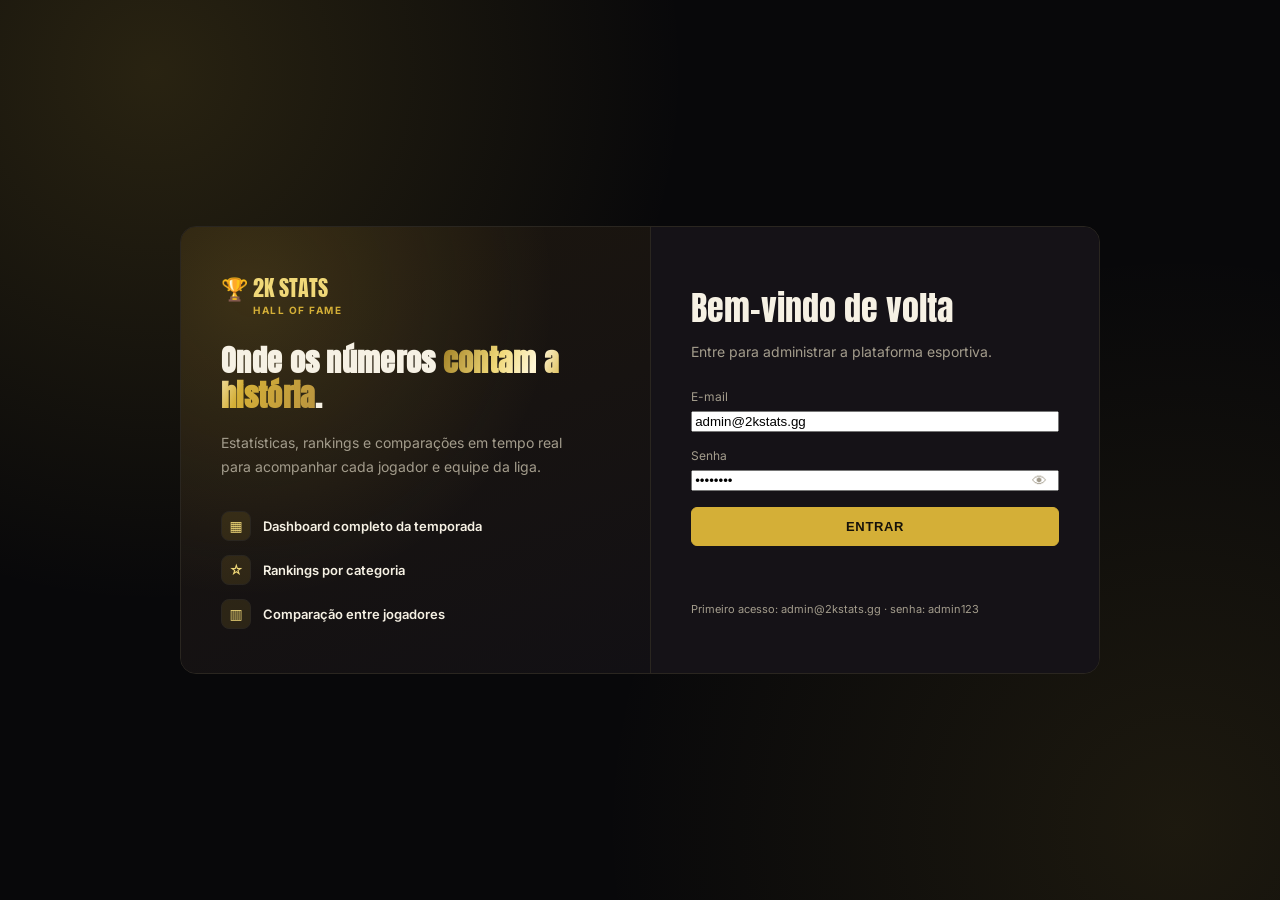
==== commit 7b76d7a2: "Pequenos ajustes" ====
--- a/login.html
+++ b/login.html
@@ -44,7 +44,6 @@
                 <p id="login-error" role="alert"></p>
             </form>
             <small>Primeiro acesso: admin@2kstats.gg · senha: admin123</small>
-            <small>Ainda não tem conta? <a href="cadastro.html">Criar conta</a></small>
         </section>
     </main>
     <script>
